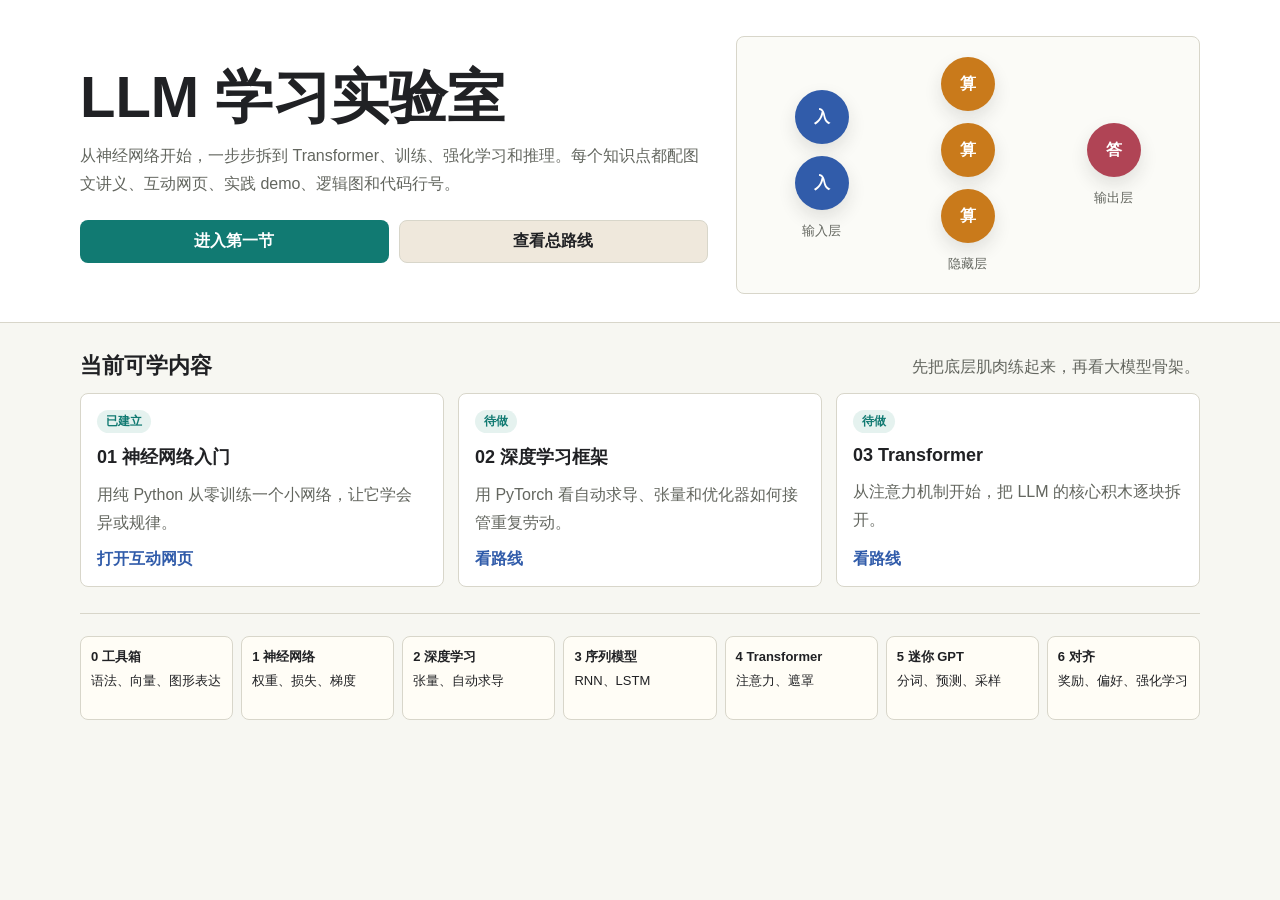
==== index.html @ bed3367c "Initial llm learning lab" ====
<!doctype html>
<html lang="zh-CN">
<head>
  <meta charset="utf-8" />
  <meta name="viewport" content="width=device-width, initial-scale=1" />
  <title>LLM 学习实验室</title>
  <style>
    :root {
      color-scheme: light;
      --paper: #f7f7f2;
      --ink: #202124;
      --muted: #63665f;
      --line: #d8d6ca;
      --teal: #117a72;
      --amber: #c97a1b;
      --blue: #315caa;
      --rose: #b04455;
      --white: #ffffff;
    }

    * {
      box-sizing: border-box;
    }

    body {
      margin: 0;
      font-family: "Microsoft YaHei", "PingFang SC", "Segoe UI", sans-serif;
      color: var(--ink);
      background: var(--paper);
    }

    header {
      border-bottom: 1px solid var(--line);
      background: var(--white);
    }

    .wrap {
      width: min(1120px, calc(100% - 32px));
      margin: 0 auto;
    }

    .top {
      display: grid;
      grid-template-columns: 1.15fr 0.85fr;
      gap: 28px;
      padding: 36px 0 28px;
      align-items: center;
    }

    h1 {
      margin: 0 0 14px;
      font-size: clamp(30px, 5vw, 58px);
      line-height: 1.05;
      letter-spacing: 0;
    }

    p {
      margin: 0;
      color: var(--muted);
      line-height: 1.75;
      font-size: 16px;
    }

    .quick {
      display: grid;
      grid-template-columns: repeat(2, minmax(0, 1fr));
      gap: 10px;
      margin-top: 22px;
    }

    a.button {
      display: inline-flex;
      align-items: center;
      justify-content: center;
      min-height: 42px;
      padding: 10px 14px;
      border-radius: 8px;
      text-decoration: none;
      color: var(--white);
      background: var(--teal);
      font-weight: 700;
    }

    a.button.secondary {
      color: var(--ink);
      background: #efe8dc;
      border: 1px solid var(--line);
    }

    .model-card {
      border: 1px solid var(--line);
      border-radius: 8px;
      padding: 18px;
      background: #fbfbf7;
    }

    .network {
      display: grid;
      grid-template-columns: repeat(3, 1fr);
      gap: 12px;
      align-items: center;
      min-height: 220px;
    }

    .layer {
      display: grid;
      gap: 12px;
      justify-items: center;
    }

    .node {
      width: 54px;
      aspect-ratio: 1;
      border-radius: 50%;
      display: grid;
      place-items: center;
      color: var(--white);
      font-weight: 800;
      box-shadow: 0 8px 18px rgba(32, 33, 36, 0.12);
    }

    .node.input { background: var(--blue); }
    .node.hidden { background: var(--amber); }
    .node.output { background: var(--rose); }

    .layer small {
      color: var(--muted);
    }

    main {
      padding: 28px 0 44px;
    }

    .section-title {
      display: flex;
      align-items: end;
      justify-content: space-between;
      gap: 16px;
      margin-bottom: 12px;
    }

    h2 {
      margin: 0;
      font-size: 22px;
      letter-spacing: 0;
    }

    .grid {
      display: grid;
      grid-template-columns: repeat(3, minmax(0, 1fr));
      gap: 14px;
    }

    .card {
      min-height: 188px;
      border: 1px solid var(--line);
      border-radius: 8px;
      padding: 16px;
      background: var(--white);
      display: flex;
      flex-direction: column;
      gap: 12px;
    }

    .tag {
      width: fit-content;
      border-radius: 999px;
      padding: 3px 9px;
      font-size: 12px;
      color: var(--teal);
      background: #e5f2ef;
      font-weight: 700;
    }

    .card h3 {
      margin: 0;
      font-size: 18px;
      letter-spacing: 0;
    }

    .card a {
      margin-top: auto;
      color: var(--blue);
      font-weight: 700;
      text-decoration: none;
    }

    .map {
      margin-top: 26px;
      border-top: 1px solid var(--line);
      padding-top: 22px;
      display: grid;
      grid-template-columns: repeat(7, minmax(110px, 1fr));
      gap: 8px;
      overflow-x: auto;
    }

    .step {
      min-height: 84px;
      border-radius: 8px;
      border: 1px solid var(--line);
      background: #fffdf6;
      padding: 10px;
      font-size: 13px;
      line-height: 1.5;
    }

    .step strong {
      display: block;
      margin-bottom: 4px;
    }

    @media (max-width: 820px) {
      .top,
      .grid {
        grid-template-columns: 1fr;
      }

      .quick {
        grid-template-columns: 1fr;
      }
    }
  </style>
</head>
<body>
  <header>
    <div class="wrap top">
      <div>
        <h1>LLM 学习实验室</h1>
        <p>从神经网络开始，一步步拆到 Transformer、训练、强化学习和推理。每个知识点都配图文讲义、互动网页、实践 demo、逻辑图和代码行号。</p>
        <div class="quick">
          <a class="button" href="topics/01-neural-network-basics/README.md">进入第一节</a>
          <a class="button secondary" href="LEARNING.md">查看总路线</a>
        </div>
      </div>
      <div class="model-card" aria-label="神经网络结构示意图">
        <div class="network">
          <div class="layer">
            <div class="node input">入</div>
            <div class="node input">入</div>
            <small>输入层</small>
          </div>
          <div class="layer">
            <div class="node hidden">算</div>
            <div class="node hidden">算</div>
            <div class="node hidden">算</div>
            <small>隐藏层</small>
          </div>
          <div class="layer">
            <div class="node output">答</div>
            <small>输出层</small>
          </div>
        </div>
      </div>
    </div>
  </header>

  <main class="wrap">
    <div class="section-title">
      <h2>当前可学内容</h2>
      <p>先把底层肌肉练起来，再看大模型骨架。</p>
    </div>

    <section class="grid">
      <article class="card">
        <span class="tag">已建立</span>
        <h3>01 神经网络入门</h3>
        <p>用纯 Python 从零训练一个小网络，让它学会异或规律。</p>
        <a href="topics/01-neural-network-basics/demo-web/index.html">打开互动网页</a>
      </article>
      <article class="card">
        <span class="tag">待做</span>
        <h3>02 深度学习框架</h3>
        <p>用 PyTorch 看自动求导、张量和优化器如何接管重复劳动。</p>
        <a href="LEARNING.md">看路线</a>
      </article>
      <article class="card">
        <span class="tag">待做</span>
        <h3>03 Transformer</h3>
        <p>从注意力机制开始，把 LLM 的核心积木逐块拆开。</p>
        <a href="LEARNING.md">看路线</a>
      </article>
    </section>

    <section class="map" aria-label="学习路线">
      <div class="step"><strong>0 工具箱</strong>语法、向量、图形表达</div>
      <div class="step"><strong>1 神经网络</strong>权重、损失、梯度</div>
      <div class="step"><strong>2 深度学习</strong>张量、自动求导</div>
      <div class="step"><strong>3 序列模型</strong>RNN、LSTM</div>
      <div class="step"><strong>4 Transformer</strong>注意力、遮罩</div>
      <div class="step"><strong>5 迷你 GPT</strong>分词、预测、采样</div>
      <div class="step"><strong>6 对齐</strong>奖励、偏好、强化学习</div>
    </section>
  </main>
</body>
</html>
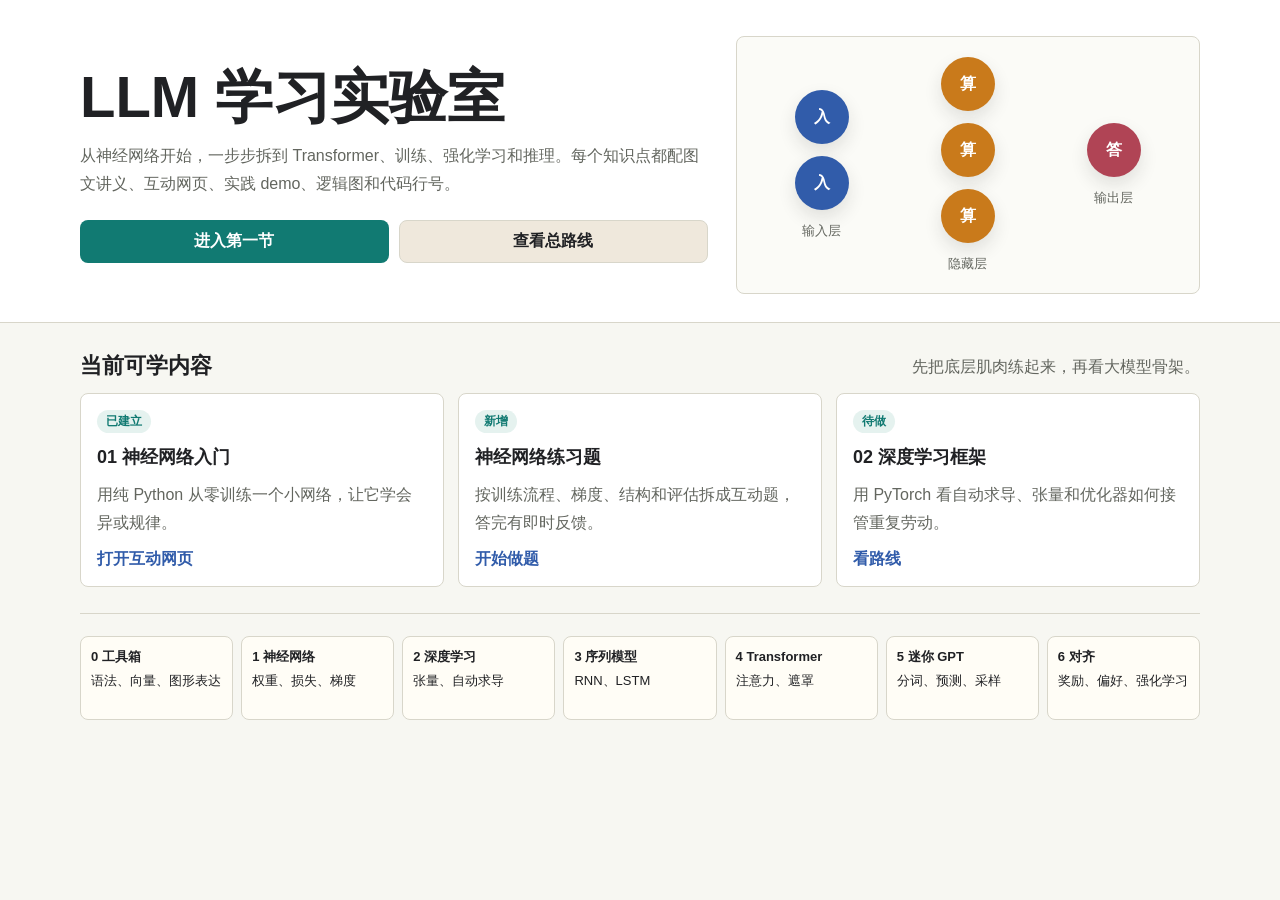
==== commit ec3a4cb1: "Add neural network quiz" ====
--- a/index.html
+++ b/index.html
@@ -269,15 +269,15 @@
         <a href="topics/01-neural-network-basics/demo-web/index.html">打开互动网页</a>
       </article>
       <article class="card">
+        <span class="tag">新增</span>
+        <h3>神经网络练习题</h3>
+        <p>按训练流程、梯度、结构和评估拆成互动题，答完有即时反馈。</p>
+        <a href="topics/01-neural-network-basics/quiz.html">开始做题</a>
+      </article>
+      <article class="card">
         <span class="tag">待做</span>
         <h3>02 深度学习框架</h3>
         <p>用 PyTorch 看自动求导、张量和优化器如何接管重复劳动。</p>
-        <a href="LEARNING.md">看路线</a>
-      </article>
-      <article class="card">
-        <span class="tag">待做</span>
-        <h3>03 Transformer</h3>
-        <p>从注意力机制开始，把 LLM 的核心积木逐块拆开。</p>
         <a href="LEARNING.md">看路线</a>
       </article>
     </section>
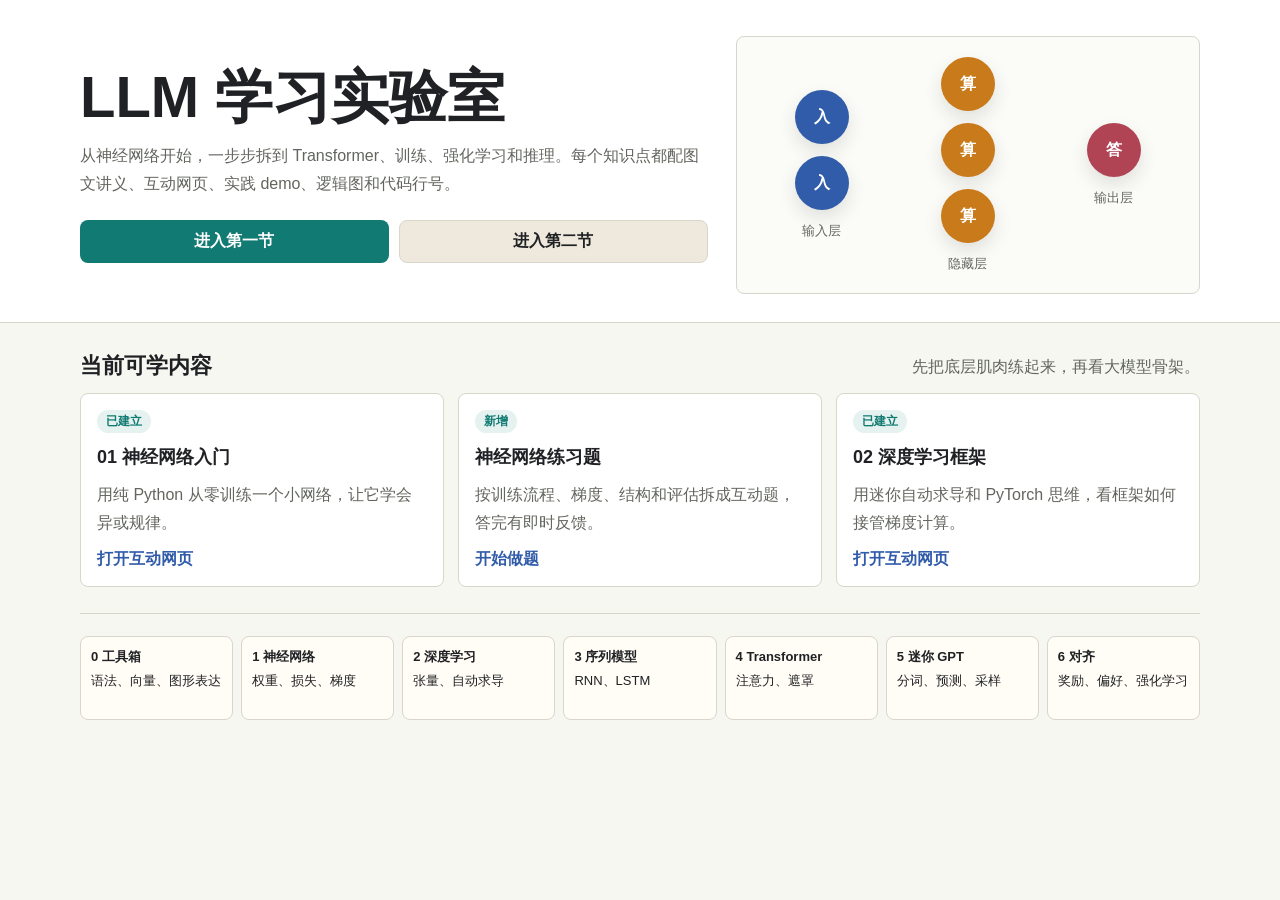
==== commit 3f0a0407: "Add PyTorch autograd lesson" ====
--- a/index.html
+++ b/index.html
@@ -230,7 +230,7 @@
         <p>从神经网络开始，一步步拆到 Transformer、训练、强化学习和推理。每个知识点都配图文讲义、互动网页、实践 demo、逻辑图和代码行号。</p>
         <div class="quick">
           <a class="button" href="topics/01-neural-network-basics/README.md">进入第一节</a>
-          <a class="button secondary" href="LEARNING.md">查看总路线</a>
+          <a class="button secondary" href="topics/02-pytorch-autograd/README.md">进入第二节</a>
         </div>
       </div>
       <div class="model-card" aria-label="神经网络结构示意图">
@@ -275,10 +275,10 @@
         <a href="topics/01-neural-network-basics/quiz.html">开始做题</a>
       </article>
       <article class="card">
-        <span class="tag">待做</span>
+        <span class="tag">已建立</span>
         <h3>02 深度学习框架</h3>
-        <p>用 PyTorch 看自动求导、张量和优化器如何接管重复劳动。</p>
-        <a href="LEARNING.md">看路线</a>
+        <p>用迷你自动求导和 PyTorch 思维，看框架如何接管梯度计算。</p>
+        <a href="topics/02-pytorch-autograd/demo-web/index.html">打开互动网页</a>
       </article>
     </section>
 
